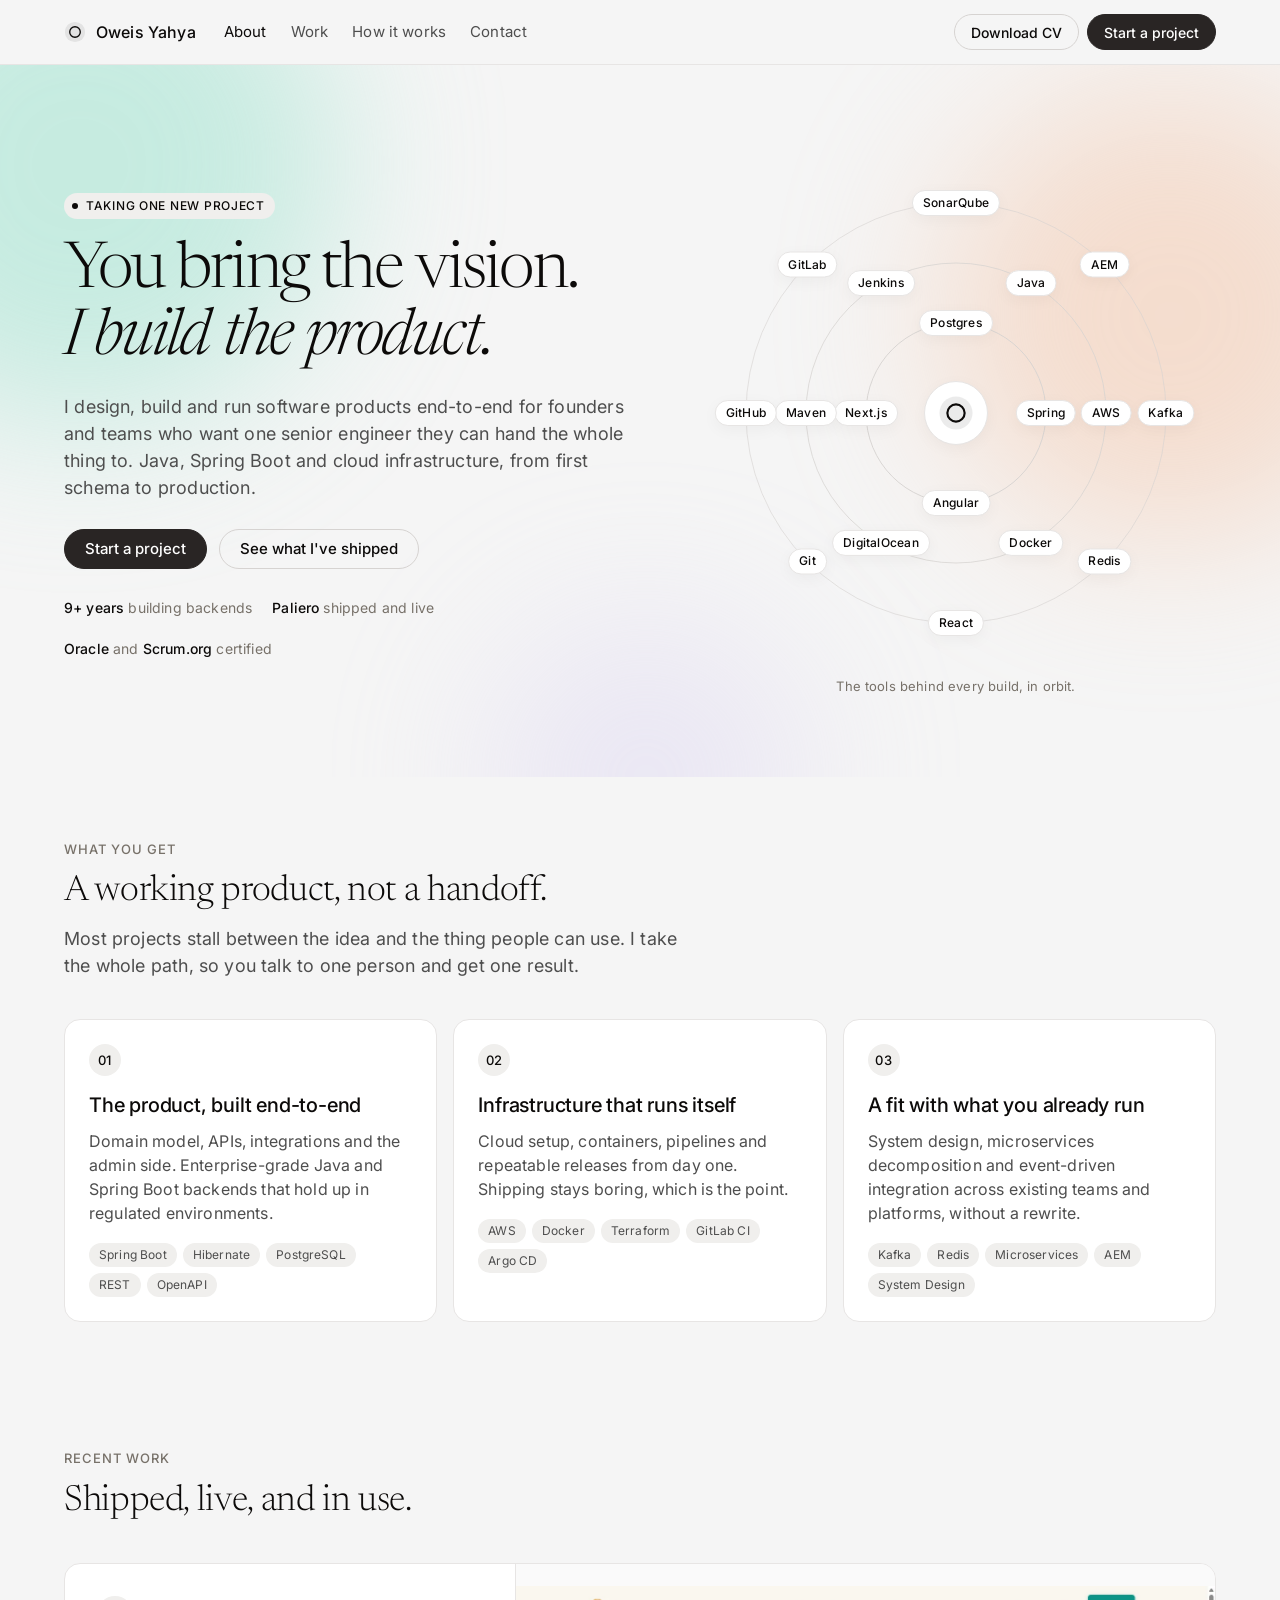
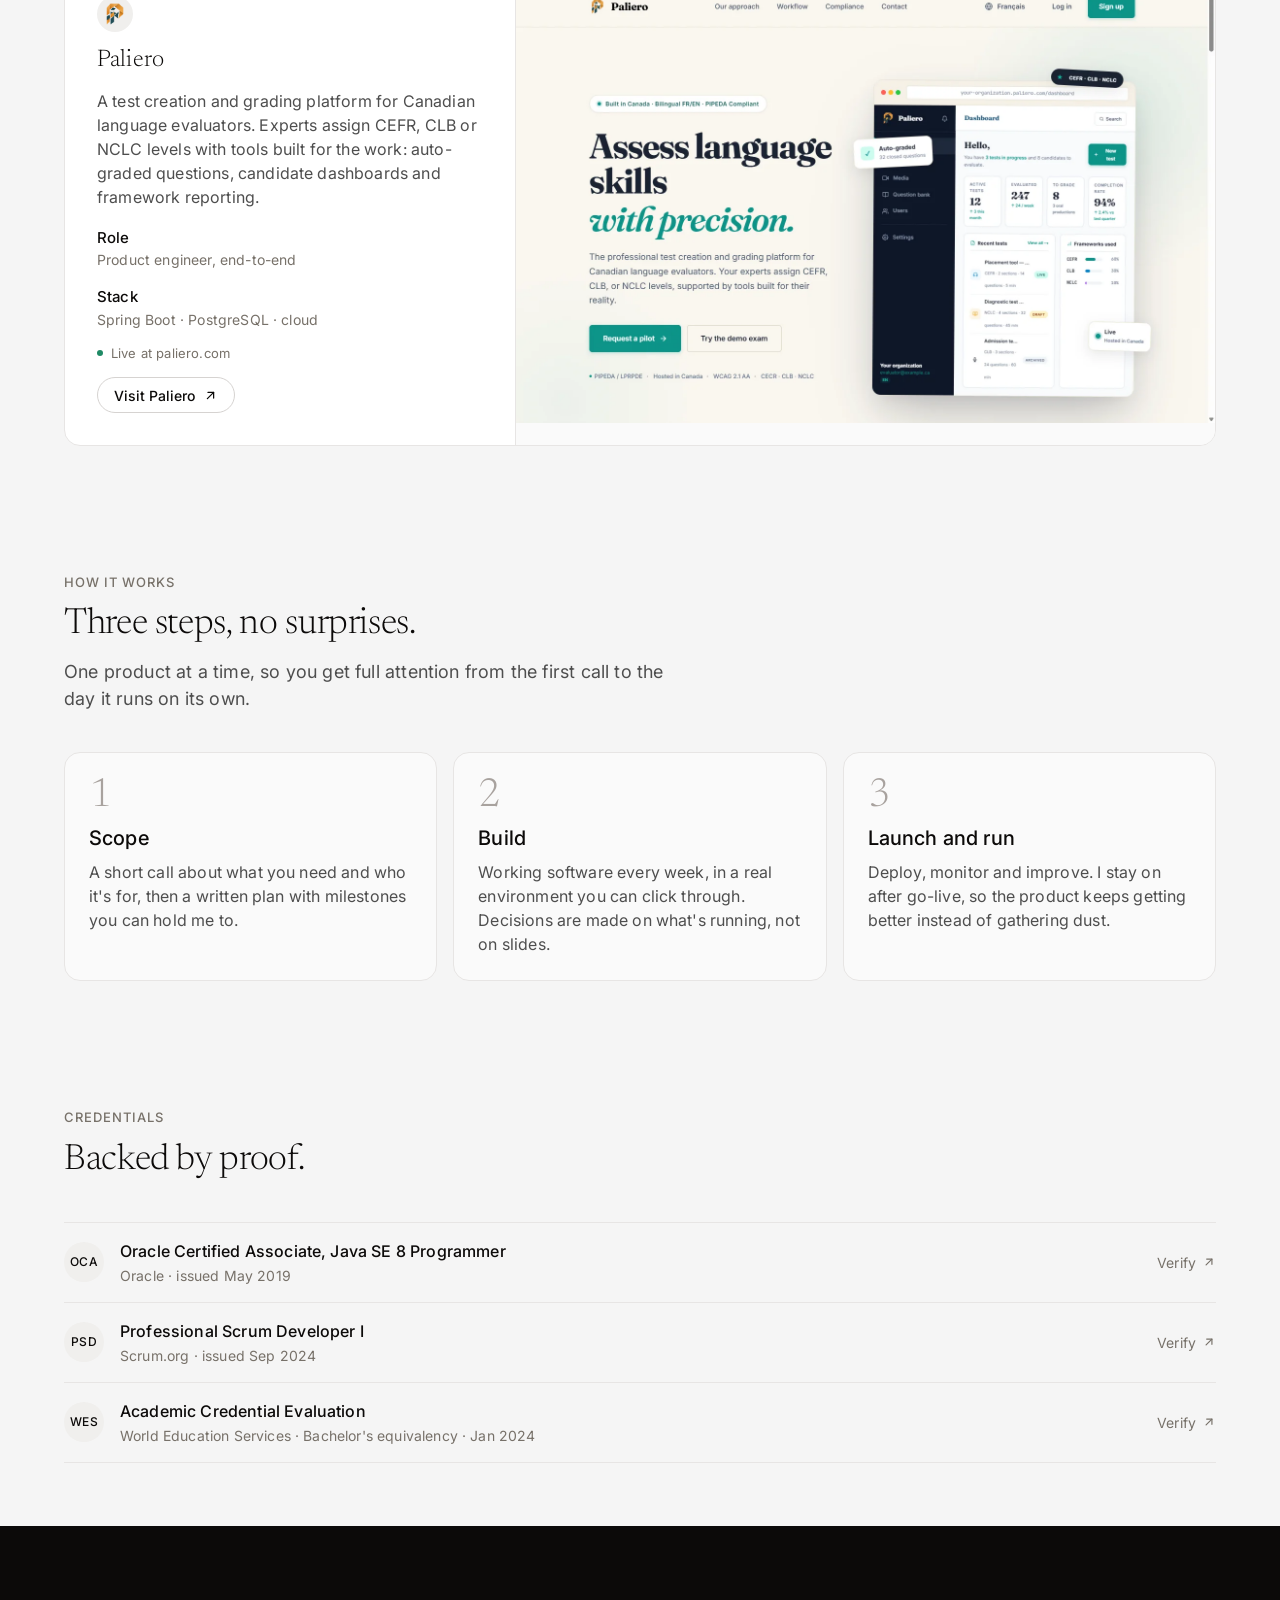
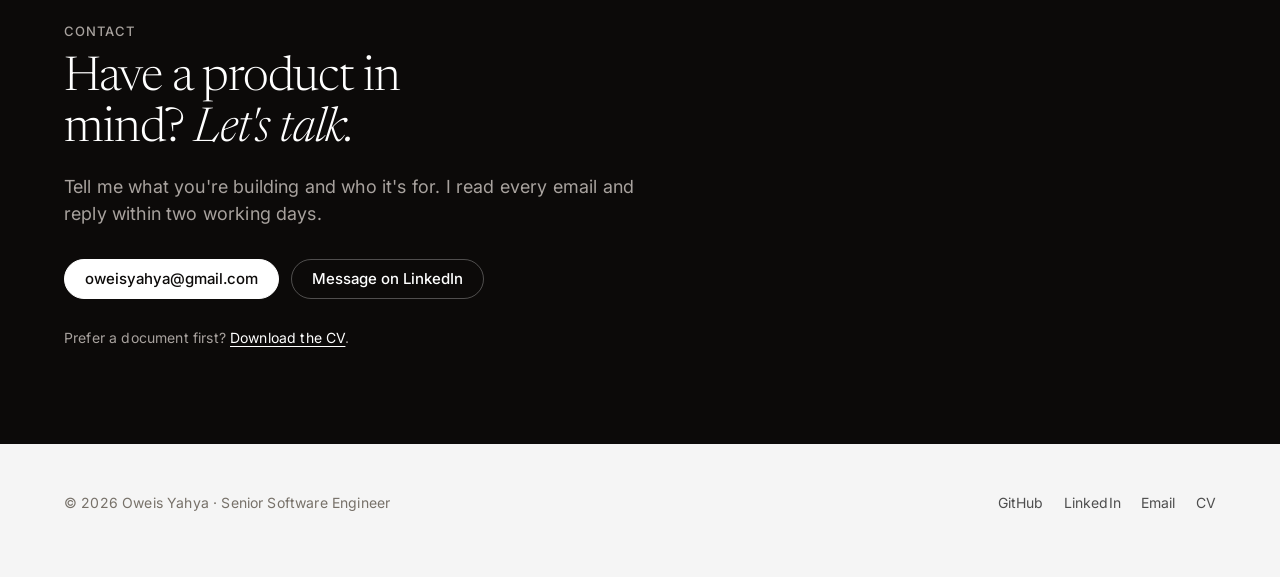
==== index.html @ da63940c "Preview build (redesign/editorial)" ====
<!DOCTYPE html>
<html lang="en">
<head>
<meta charset="utf-8"/>
<meta name="robots" content="noindex,nofollow"/>
<meta content="width=device-width, initial-scale=1.0" name="viewport"/>
<meta name="description" content="Oweis Yahya — Senior Software Engineer. I design, build and run software products end-to-end for founders and teams: Java, Spring Boot, and cloud architecture."/>
<meta name="author" content="Oweis Yahya"/>
<meta name="referrer" content="strict-origin-when-cross-origin"/>
<link rel="canonical" href="https://oweis.me/"/>
<meta property="og:title" content="Oweis Yahya — Senior Software Engineer"/>
<meta property="og:description" content="You bring the vision. I build the product, end-to-end, and stay to run it."/>
<meta property="og:type" content="website"/>
<meta property="og:url" content="https://oweis.me/"/>
<meta property="og:site_name" content="Oweis Yahya"/>
<meta property="og:locale" content="en_US"/>
<meta property="og:image" content="https://oweis.me/assets/images/og-image.jpg"/>
<meta property="og:image:width" content="1200"/>
<meta property="og:image:height" content="630"/>
<meta property="og:image:type" content="image/jpeg"/>
<meta property="og:image:alt" content="Oweis Yahya — Senior Software Engineer portfolio"/>
<meta name="twitter:card" content="summary_large_image"/>
<meta name="twitter:title" content="Oweis Yahya — Senior Software Engineer"/>
<meta name="twitter:description" content="You bring the vision. I build the product, end-to-end, and stay to run it."/>
<meta name="twitter:image" content="https://oweis.me/assets/images/og-image.jpg"/>
<meta name="twitter:image:alt" content="Oweis Yahya — Senior Software Engineer portfolio"/>
<meta name="theme-color" content="#f5f5f5"/>
<link rel="icon" type="image/svg+xml" href="assets/logo/nested-o.svg?v=2"/>
<link rel="icon" type="image/png" sizes="192x192" href="assets/logo/icon-192.png"/>
<link rel="apple-touch-icon" sizes="180x180" href="assets/logo/apple-touch-icon.png"/>
<link rel="manifest" href="manifest.json"/>
<script type="application/ld+json">
{
  "@context": "https://schema.org",
  "@type": "Person",
  "name": "Oweis Yahya",
  "url": "https://oweis.me/",
  "image": "https://oweis.me/assets/images/og-image.jpg",
  "jobTitle": "Senior Software Engineer",
  "description": "Senior Software Engineer specializing in Java, Spring Boot, and cloud architecture. I architect and ship products end-to-end.",
  "knowsAbout": ["Java", "Spring Boot", "AWS", "Docker", "Kubernetes", "Microservices", "System Design", "CI/CD"],
  "sameAs": [
    "https://www.linkedin.com/in/oweisyahya/",
    "https://github.com/oweis"
  ]
}
</script>
<script type="application/ld+json">
{
  "@context": "https://schema.org",
  "@type": "WebSite",
  "name": "Oweis Yahya",
  "url": "https://oweis.me/",
  "image": "https://oweis.me/assets/images/og-image.jpg",
  "publisher": {
    "@type": "Person",
    "name": "Oweis Yahya",
    "logo": {
      "@type": "ImageObject",
      "url": "https://oweis.me/assets/logo/nested-o.svg"
    }
  }
}
</script>
<title>Oweis Yahya — Senior Software Engineer</title>
<link rel="preconnect" href="https://fonts.googleapis.com"/>
<link rel="preconnect" href="https://fonts.gstatic.com" crossorigin="anonymous"/>
<link href="https://fonts.googleapis.com/css2?family=Newsreader:ital,opsz,wght@0,6..72,300;0,6..72,400;1,6..72,300&amp;family=Inter:wght@400;500&amp;display=swap" rel="stylesheet"/>
<link href="assets/css/style.css" rel="stylesheet"/>
</head>
<body>
<a href="#main-content" class="skip">Skip to content</a>

<header class="nav">
  <div class="wrap nav__row">
    <a href="#top" class="brand" aria-label="Oweis Yahya — home">
      <svg class="brand__mark" viewBox="0 0 100 100" aria-hidden="true">
        <circle cx="50" cy="50" r="46" fill="currentColor" opacity=".08"/>
        <circle cx="50" cy="50" r="24" fill="none" stroke="currentColor" stroke-width="6"/>
      </svg>
      <span>Oweis Yahya</span>
    </a>
    <nav class="nav__links" aria-label="Primary">
      <a class="nav-link" href="#about">About</a>
      <a class="nav-link" href="#work">Work</a>
      <a class="nav-link" href="#process">How it works</a>
      <a class="nav-link" href="#contact">Contact</a>
    </nav>
    <div class="nav__actions">
      <a class="btn btn--outline btn--sm" href="assets/Oweis_Yahya_CV.pdf" download="Oweis_Yahya_CV.pdf">Download CV</a>
      <a class="btn btn--sm" href="#contact">Start a project</a>
      <button class="nav__menu" id="menu-toggle" type="button" aria-label="Open menu" aria-expanded="false" aria-controls="drawer">
        <svg id="menu-icon-open" viewBox="0 0 24 24" fill="none" stroke="currentColor" stroke-width="2" stroke-linecap="round" aria-hidden="true"><path d="M4 7h16M4 12h16M4 17h16"/></svg>
        <svg id="menu-icon-close" viewBox="0 0 24 24" fill="none" stroke="currentColor" stroke-width="2" stroke-linecap="round" aria-hidden="true" hidden><path d="M6 6l12 12M18 6L6 18"/></svg>
      </button>
    </div>
  </div>
  <div class="drawer" id="drawer" data-open="false">
    <nav class="wrap" aria-label="Mobile">
      <a href="#about">About</a>
      <a href="#work">Work</a>
      <a href="#process">How it works</a>
      <a href="#contact">Contact</a>
      <a href="assets/Oweis_Yahya_CV.pdf" download="Oweis_Yahya_CV.pdf">Download CV</a>
    </nav>
  </div>
</header>

<main id="main-content" tabindex="-1">

  <!-- Hero -->
  <section class="hero" id="about">
    <div class="hero__orbs" aria-hidden="true"><i class="o1"></i><i class="o2"></i><i class="o3"></i></div>
    <div class="wrap hero__grid">
      <div class="hero__text">
        <span class="hero__badge">Taking one new project</span>
        <h1 class="serif display-mega">You bring the vision. <em>I build the product.</em></h1>
        <p class="lede">I design, build and run software products end-to-end for founders and teams who want one senior engineer they can hand the whole thing to. Java, Spring Boot and cloud infrastructure, from first schema to production.</p>
        <div class="hero__actions">
          <a class="btn" href="#contact">Start a project</a>
          <a class="btn btn--outline" href="#work">See what I've shipped</a>
        </div>
        <div class="hero__proof">
          <span><b><span id="java-yrs">9</span>+ years</b> building backends</span>
          <span><b>Paliero</b> shipped and live</span>
          <span><b>Oracle</b> and <b>Scrum.org</b> certified</span>
        </div>
      </div>

      <figure class="hero__orbit" role="img" aria-label="Oweis Yahya's stack drawn as a solar system: Spring Boot, Angular, Next.js and PostgreSQL on the inner ring; AWS, Docker, DigitalOcean, Maven, Jenkins and Java on the middle ring; Kafka, Redis, React, Git, GitHub, GitLab, SonarQube and AEM on the outer ring.">
        <div class="orbit" id="orbit" aria-hidden="true">
          <svg class="orbit__rings" viewBox="0 0 520 520" aria-hidden="true">
            <circle cx="260" cy="260" r="90"  fill="none" stroke="currentColor" stroke-width="1" opacity=".9"/>
            <circle cx="260" cy="260" r="150" fill="none" stroke="currentColor" stroke-width="1" opacity=".75"/>
            <circle cx="260" cy="260" r="210" fill="none" stroke="currentColor" stroke-width="1" opacity=".6"/>
          </svg>
          <div class="orbit__sun">
            <svg viewBox="0 0 100 100" aria-hidden="true">
              <circle cx="50" cy="50" r="46" fill="currentColor" opacity=".08"/>
              <circle cx="50" cy="50" r="24" fill="none" stroke="currentColor" stroke-width="6"/>
            </svg>
          </div>
          <div class="orbit__host" id="orbit-host"></div>
        </div>
        <figcaption class="orbit__caption" aria-hidden="true">The tools behind every build, in orbit.</figcaption>
      </figure>
    </div>
  </section>

  <!-- What you get -->
  <section class="band band--tight" id="outcomes">
    <div class="wrap">
      <header class="band__head">
        <p class="eyebrow">What you get</p>
        <h2 class="serif display-lg">A working product, not a handoff.</h2>
        <p class="lede">Most projects stall between the idea and the thing people can use. I take the whole path, so you talk to one person and get one result.</p>
      </header>
      <div class="cards">
        <article class="card">
          <span class="card__icon" aria-hidden="true">01</span>
          <h3 class="title-md">The product, built end-to-end</h3>
          <p class="body-md">Domain model, APIs, integrations and the admin side. Enterprise-grade Java and Spring Boot backends that hold up in regulated environments.</p>
          <ul class="card__tools" aria-label="Tools"><li>Spring Boot</li><li>Hibernate</li><li>PostgreSQL</li><li>REST</li><li>OpenAPI</li></ul>
        </article>
        <article class="card">
          <span class="card__icon" aria-hidden="true">02</span>
          <h3 class="title-md">Infrastructure that runs itself</h3>
          <p class="body-md">Cloud setup, containers, pipelines and repeatable releases from day one. Shipping stays boring, which is the point.</p>
          <ul class="card__tools" aria-label="Tools"><li>AWS</li><li>Docker</li><li>Terraform</li><li>GitLab CI</li><li>Argo CD</li></ul>
        </article>
        <article class="card">
          <span class="card__icon" aria-hidden="true">03</span>
          <h3 class="title-md">A fit with what you already run</h3>
          <p class="body-md">System design, microservices decomposition and event-driven integration across existing teams and platforms, without a rewrite.</p>
          <ul class="card__tools" aria-label="Tools"><li>Kafka</li><li>Redis</li><li>Microservices</li><li>AEM</li><li>System Design</li></ul>
        </article>
      </div>
    </div>
  </section>

  <!-- Work -->
  <section class="band band--tight" id="work">
    <div class="wrap">
      <header class="band__head">
        <p class="eyebrow">Recent work</p>
        <h2 class="serif display-lg">Shipped, live, and in use.</h2>
      </header>
      <article class="work">
        <div class="work__body">
          <span class="work__logo"><img src="assets/images/paliero-logo.webp" alt="" width="24" height="24"/></span>
          <h3 class="serif display-sm">Paliero</h3>
          <p class="body-md">A test creation and grading platform for Canadian language evaluators. Experts assign CEFR, CLB or NCLC levels with tools built for the work: auto-graded questions, candidate dashboards and framework reporting.</p>
          <div class="work__facts">
            <span><b>Role</b>Product engineer, end-to-end</span>
            <span><b>Stack</b>Spring Boot · PostgreSQL · cloud</span>
          </div>
          <span class="work__live">Live at paliero.com</span>
          <div>
            <a class="btn btn--outline btn--sm" href="https://paliero.com" target="_blank" rel="noopener noreferrer">
              Visit Paliero
              <svg viewBox="0 0 24 24" fill="none" stroke="currentColor" stroke-width="2" stroke-linecap="round" stroke-linejoin="round" aria-hidden="true"><path d="M7 17 17 7"/><path d="M8 7h9v9"/></svg>
            </a>
          </div>
        </div>
        <a class="work__shot" href="https://paliero.com" target="_blank" rel="noopener noreferrer" tabindex="-1" aria-hidden="true">
          <img alt="" src="assets/images/paliero-screenshot.webp" loading="lazy" width="1440" height="900"/>
        </a>
      </article>
    </div>
  </section>

  <!-- How it works -->
  <section class="band band--tight" id="process">
    <div class="wrap">
      <header class="band__head">
        <p class="eyebrow">How it works</p>
        <h2 class="serif display-lg">Three steps, no surprises.</h2>
        <p class="lede">One product at a time, so you get full attention from the first call to the day it runs on its own.</p>
      </header>
      <ol class="steps">
        <li class="step">
          <span class="step__num serif" aria-hidden="true">1</span>
          <h3 class="title-md">Scope</h3>
          <p class="body-md">A short call about what you need and who it's for, then a written plan with milestones you can hold me to.</p>
        </li>
        <li class="step">
          <span class="step__num serif" aria-hidden="true">2</span>
          <h3 class="title-md">Build</h3>
          <p class="body-md">Working software every week, in a real environment you can click through. Decisions are made on what's running, not on slides.</p>
        </li>
        <li class="step">
          <span class="step__num serif" aria-hidden="true">3</span>
          <h3 class="title-md">Launch and run</h3>
          <p class="body-md">Deploy, monitor and improve. I stay on after go-live, so the product keeps getting better instead of gathering dust.</p>
        </li>
      </ol>
    </div>
  </section>

  <!-- Credentials -->
  <section class="band band--tight" id="credentials">
    <div class="wrap">
      <header class="band__head">
        <p class="eyebrow">Credentials</p>
        <h2 class="serif display-lg">Backed by proof.</h2>
      </header>
      <ul class="creds">
        <li>
          <a class="cred" href="https://www.credly.com/badges/42d89696-7fa7-4e7c-8723-32e058e02386" target="_blank" rel="noopener noreferrer">
            <span class="cred__icon" aria-hidden="true">OCA</span>
            <span><span class="cred__title">Oracle Certified Associate, Java SE 8 Programmer</span><span class="cred__meta">Oracle · issued May 2019</span></span>
            <span class="cred__verify">Verify <svg viewBox="0 0 24 24" fill="none" stroke="currentColor" stroke-width="2" stroke-linecap="round" stroke-linejoin="round" aria-hidden="true"><path d="M7 17 17 7"/><path d="M8 7h9v9"/></svg></span>
          </a>
        </li>
        <li>
          <a class="cred" href="https://www.credly.com/badges/cdc9ebbf-1b23-4b48-9339-f6e008cdb6f6" target="_blank" rel="noopener noreferrer">
            <span class="cred__icon" aria-hidden="true">PSD</span>
            <span><span class="cred__title">Professional Scrum Developer I</span><span class="cred__meta">Scrum.org · issued Sep 2024</span></span>
            <span class="cred__verify">Verify <svg viewBox="0 0 24 24" fill="none" stroke="currentColor" stroke-width="2" stroke-linecap="round" stroke-linejoin="round" aria-hidden="true"><path d="M7 17 17 7"/><path d="M8 7h9v9"/></svg></span>
          </a>
        </li>
        <li>
          <a class="cred" href="https://www.credly.com/badges/ced4ece6-59a4-46b6-9def-6f5f519db3c7" target="_blank" rel="noopener noreferrer">
            <span class="cred__icon" aria-hidden="true">WES</span>
            <span><span class="cred__title">Academic Credential Evaluation</span><span class="cred__meta">World Education Services · Bachelor's equivalency · Jan 2024</span></span>
            <span class="cred__verify">Verify <svg viewBox="0 0 24 24" fill="none" stroke="currentColor" stroke-width="2" stroke-linecap="round" stroke-linejoin="round" aria-hidden="true"><path d="M7 17 17 7"/><path d="M8 7h9v9"/></svg></span>
          </a>
        </li>
      </ul>
    </div>
  </section>

  <!-- Contact: the page's single dark band -->
  <section class="cta" id="contact">
    <div class="wrap">
      <p class="eyebrow">Contact</p>
      <h2 class="serif display-xl">Have a product in mind? <em>Let's talk.</em></h2>
      <p class="lede">Tell me what you're building and who it's for. I read every email and reply within two working days.</p>
      <div class="cta__actions">
        <a class="btn btn--light" href="mailto:oweisyahya@gmail.com">oweisyahya@gmail.com</a>
        <a class="btn btn--outline" href="https://www.linkedin.com/in/oweisyahya/" target="_blank" rel="noopener noreferrer">Message on LinkedIn</a>
      </div>
      <p class="cta__note">Prefer a document first? <a href="assets/Oweis_Yahya_CV.pdf" download="Oweis_Yahya_CV.pdf">Download the CV</a>.</p>
    </div>
  </section>

</main>

<footer class="footer">
  <div class="wrap footer__row">
    <span class="footer__copy">© <span id="copyright-year">2026</span> Oweis Yahya · Senior Software Engineer</span>
    <nav class="footer__links" aria-label="Footer">
      <a href="https://github.com/oweis" target="_blank" rel="noopener noreferrer">GitHub</a>
      <a href="https://www.linkedin.com/in/oweisyahya/" target="_blank" rel="noopener noreferrer">LinkedIn</a>
      <a href="mailto:oweisyahya@gmail.com">Email</a>
      <a href="assets/Oweis_Yahya_CV.pdf" download="Oweis_Yahya_CV.pdf">CV</a>
    </nav>
  </div>
</footer>

<script>
(function(){
  // Mobile drawer
  var toggle = document.getElementById('menu-toggle');
  var drawer = document.getElementById('drawer');
  var iconOpen = document.getElementById('menu-icon-open');
  var iconClose = document.getElementById('menu-icon-close');
  function setOpen(open){
    drawer.setAttribute('data-open', String(open));
    iconOpen.hidden = open;
    iconClose.hidden = !open;
    toggle.setAttribute('aria-expanded', String(open));
    toggle.setAttribute('aria-label', open ? 'Close menu' : 'Open menu');
  }
  toggle.addEventListener('click', function(){ setOpen(drawer.getAttribute('data-open') !== 'true'); });
  drawer.querySelectorAll('a').forEach(function(a){ a.addEventListener('click', function(){ setOpen(false); }); });
  document.addEventListener('keydown', function(e){
    if(e.key === 'Escape' && drawer.getAttribute('data-open') === 'true'){ setOpen(false); toggle.focus(); }
  });

  // Years of Java, counted from Feb 2017
  var years = Math.floor((Date.now() - new Date(2017, 1, 1)) / (365.25 * 24 * 3600 * 1000));
  var yrs = document.getElementById('java-yrs'); if(yrs) yrs.textContent = years;
  var y = document.getElementById('copyright-year'); if(y) y.textContent = new Date().getFullYear();

  // Stack in orbit: three rings of pill chips beside the hero
  var orbit = document.getElementById('orbit');
  var host = document.getElementById('orbit-host');
  var rings = [
    { radius: 90,  dur: 36, reverse: false, tools: ['Spring', 'Angular', 'Next.js', 'Postgres'] },
    { radius: 150, dur: 54, reverse: true,  tools: ['AWS', 'Docker', 'DigitalOcean', 'Maven', 'Jenkins', 'Java'] },
    { radius: 210, dur: 78, reverse: false, tools: ['Kafka', 'Redis', 'React', 'Git', 'GitHub', 'GitLab', 'SonarQube', 'AEM'] }
  ];
  if(orbit && host){
    rings.forEach(function(r){
      var ring = document.createElement('div');
      ring.className = 'ring' + (r.reverse ? ' ring--rev' : '');
      ring.style.setProperty('--dur', r.dur + 's');
      r.tools.forEach(function(name, i){
        var moon = document.createElement('div');
        moon.className = 'moon';
        moon.dataset.angle = (360 / r.tools.length) * i;
        moon.dataset.radius = r.radius;
        var chip = document.createElement('span');
        chip.className = 'moon__chip';
        chip.textContent = name;
        moon.appendChild(chip);
        ring.appendChild(moon);
      });
      host.appendChild(ring);
    });
    function place(){
      var w = orbit.getBoundingClientRect().width;
      var f = w / 520;
      host.querySelectorAll('.moon').forEach(function(m){
        var r = Number(m.dataset.radius) * f, a = Number(m.dataset.angle);
        m.style.transform = 'rotate(' + a + 'deg) translate(' + r.toFixed(1) + 'px) rotate(' + (-a) + 'deg)';
      });
    }
    place();
    window.addEventListener('resize', place);
    if('IntersectionObserver' in window){
      new IntersectionObserver(function(entries){
        entries.forEach(function(en){ orbit.classList.toggle('is-paused', !en.isIntersecting); });
      }, { threshold: 0 }).observe(orbit);
    }
  }

  // Nav scroll-spy
  var ids = ['about','work','process','contact'];
  var links = document.querySelectorAll('.nav-link');
  if('IntersectionObserver' in window){
    var visible = new Map();
    var spy = new IntersectionObserver(function(entries){
      entries.forEach(function(en){ visible.set(en.target.id, en.isIntersecting ? en.intersectionRatio : 0); });
      var best = null, bestR = 0;
      visible.forEach(function(r, id){ if(r > bestR){ bestR = r; best = id; } });
      if(best){ links.forEach(function(l){ l.classList.toggle('is-active', l.getAttribute('href') === '#' + best); }); }
    }, { rootMargin: '-40% 0px -50% 0px', threshold: [0, .25, .5, 1] });
    ids.forEach(function(id){ var el = document.getElementById(id); if(el) spy.observe(el); });
  }
})();
</script>
</body>
</html>
---- assets/css/style.css ----
/* oweis.me — stylesheet
   Design language: DESIGN.md (ElevenLabs-inspired editorial). Off-white canvas,
   a light serif for display type, a humanist sans for everything else, ink
   pills for actions, hairline cards, and pastel atmosphere reserved for the hero. */

:root{
  --canvas:#f5f5f5;
  --canvas-soft:#fafafa;
  --card:#ffffff;
  --strong:#f0efed;
  --dark:#0c0a09;
  --dark-2:#1c1917;

  --ink:#0c0a09;
  --pill:#292524;
  --pill-active:#0c0a09;
  --body:#4e4e4e;
  --mute:#777169;
  --mute-soft:#a8a29e;
  --on-dark:#ffffff;
  --on-dark-soft:#a8a29e;

  --hair:#e7e5e4;
  --hair-soft:#f0efed;
  --hair-strong:#d6d3d1;
  --drop:0 4px 16px rgba(0,0,0,.04);

  --orb-mint:#a7e5d3;
  --orb-peach:#f4c5a8;
  --orb-lavender:#d6cdf2;
  --orb-sky:#bfdcf5;

  --r-xs:4px; --r-sm:6px; --r-md:8px; --r-lg:12px; --r-xl:16px; --r-xxl:24px; --pill-r:9999px;
  --section:96px;
  --max:1200px;

  --serif:"Newsreader","Waldenburg","Times New Roman",Times,serif;
  --sans:"Inter",system-ui,-apple-system,"Segoe UI",Roboto,sans-serif;
  color-scheme:light;
}

*,*::before,*::after{box-sizing:border-box}
html{-webkit-text-size-adjust:100%;text-size-adjust:100%}
@media (prefers-reduced-motion:no-preference){html{scroll-behavior:smooth}}
body{
  margin:0;background:var(--canvas);color:var(--ink);
  font-family:var(--sans);font-size:16px;line-height:1.5;letter-spacing:.16px;
  -webkit-font-smoothing:antialiased;
}
h1,h2,h3,p,ul,ol,figure{margin:0}
ul,ol{padding:0;list-style:none}
img,svg{display:block;max-width:100%}
img{height:auto}
a{color:inherit;text-decoration:none}
button{font:inherit;color:inherit;background:none;border:0;padding:0;cursor:pointer}
strong,b{font-weight:500}
::selection{background:var(--ink);color:var(--on-dark)}
:focus-visible{outline:2px solid var(--ink);outline-offset:3px;border-radius:var(--r-md)}

.sr-only{position:absolute;width:1px;height:1px;padding:0;margin:-1px;overflow:hidden;clip:rect(0,0,0,0);white-space:nowrap;border:0}
.skip{position:absolute;left:16px;top:-100px;z-index:100;background:var(--pill);color:var(--on-dark);padding:10px 20px;border-radius:var(--pill-r)}
.skip:focus{top:12px}

/* ── layout ───────────────────────────────────────────────── */
.wrap{max-width:var(--max);margin-inline:auto;padding-inline:24px}
.band{padding-block:var(--section)}
.band--tight{padding-block:calc(var(--section) * .66)}
.band__head{max-width:62ch;margin-bottom:40px}
.eyebrow{font-size:13px;font-weight:500;letter-spacing:.08em;text-transform:uppercase;color:var(--mute);margin-bottom:12px}
.band__head .display-lg{margin-bottom:12px}
.band__head .lede{color:var(--body);font-size:18px;letter-spacing:.18px}

/* ── type roles ───────────────────────────────────────────── */
.serif{font-family:var(--serif);font-weight:300;font-optical-sizing:auto}
.display-mega{font-size:clamp(40px,5.2vw,64px);line-height:1.05;letter-spacing:-.03em;text-wrap:balance}
.display-xl{font-size:clamp(34px,4vw,48px);line-height:1.08;letter-spacing:-.02em;text-wrap:balance}
.display-lg{font-size:clamp(30px,3.2vw,36px);line-height:1.17;letter-spacing:-.01em;text-wrap:balance}
.display-sm{font-size:24px;line-height:1.2}
.title-md{font-size:20px;font-weight:500;line-height:1.35}
.title-sm{font-size:18px;font-weight:500;line-height:1.44;letter-spacing:.18px}
.body-md{font-size:16px;line-height:1.5;color:var(--body);letter-spacing:.16px}
.body-sm{font-size:14px;line-height:1.5;color:var(--mute);letter-spacing:.14px}
.serif em{font-style:italic;font-weight:300}

/* ── buttons ──────────────────────────────────────────────── */
.btn{
  display:inline-flex;align-items:center;justify-content:center;gap:8px;
  height:40px;padding:0 20px;border-radius:var(--pill-r);
  font-size:15px;font-weight:500;letter-spacing:0;white-space:nowrap;
  background:var(--pill);color:var(--on-dark);border:1px solid var(--pill);
  transition:background-color .18s ease,border-color .18s ease,color .18s ease;
}
.btn:hover{background:var(--pill-active);border-color:var(--pill-active)}
.btn--outline{background:transparent;color:var(--ink);border-color:var(--hair-strong)}
.btn--outline:hover{background:var(--card);border-color:var(--ink)}
.btn--light{background:var(--on-dark);color:var(--ink);border-color:var(--on-dark)}
.btn--light:hover{background:var(--strong);border-color:var(--strong)}
.btn--sm{height:36px;padding:0 16px;font-size:14px}
.btn svg{width:15px;height:15px;flex-shrink:0}

/* ── nav ──────────────────────────────────────────────────── */
.nav{position:sticky;top:0;z-index:50;background:rgba(245,245,245,.92);-webkit-backdrop-filter:blur(8px);backdrop-filter:blur(8px);border-bottom:1px solid var(--hair)}
.nav__row{display:flex;align-items:center;gap:28px;height:64px}
.brand{display:inline-flex;align-items:center;gap:10px;font-weight:500;white-space:nowrap}
.brand__mark{width:22px;height:22px;color:var(--ink)}
.nav__links{display:flex;gap:24px;font-size:15px;color:var(--body)}
.nav__links a{padding-block:8px}
.nav__links a:hover,.nav__links a.is-active{color:var(--ink)}
.nav__actions{display:flex;align-items:center;gap:8px;margin-left:auto}
.nav__menu{display:none;width:44px;height:44px;align-items:center;justify-content:center;border:1px solid var(--hair-strong);border-radius:var(--pill-r)}
.nav__menu svg{width:18px;height:18px}
.drawer{display:none;background:var(--canvas);border-bottom:1px solid var(--hair)}
.drawer[data-open="true"]{display:block}
.drawer nav{display:flex;flex-direction:column;padding-block:8px}
.drawer a{padding:12px 0;border-top:1px solid var(--hair);font-weight:500}
.drawer a:first-child{border-top:0}
@media (max-width:820px){
  .nav__links{display:none}
  .nav__actions .btn--outline{display:none}
  .nav__menu{display:inline-flex}
}

/* ── hero ─────────────────────────────────────────────────── */
.hero{position:relative;overflow:hidden;padding-block:72px 64px}
.hero__orbs{position:absolute;inset:0;pointer-events:none;z-index:0}
.hero__orbs i{position:absolute;border-radius:50%;filter:blur(80px);opacity:.6}
.hero__orbs .o1{width:520px;height:520px;background:var(--orb-mint);left:-180px;top:-160px}
.hero__orbs .o2{width:460px;height:460px;background:var(--orb-peach);right:-120px;top:20px;opacity:.5}
.hero__orbs .o3{width:320px;height:320px;background:var(--orb-lavender);left:38%;bottom:-160px;opacity:.35}
.hero__grid{position:relative;z-index:1;display:grid;grid-template-columns:minmax(0,1fr);gap:40px;align-items:center}
.hero__text{max-width:60ch}
.hero__badge{display:inline-flex;align-items:center;gap:8px;background:var(--strong);color:var(--ink);font-size:12px;font-weight:500;letter-spacing:.06em;text-transform:uppercase;padding:4px 10px 4px 8px;border-radius:var(--pill-r);margin-bottom:20px}
.hero__badge::before{content:"";width:6px;height:6px;border-radius:50%;background:var(--ink)}
.hero .display-mega{margin-bottom:20px}
.hero .lede{font-size:18px;color:var(--body);max-width:52ch;margin-bottom:28px;letter-spacing:.18px}
.hero__actions{display:flex;gap:12px;flex-wrap:wrap}
.hero__proof{margin-top:28px;display:flex;gap:20px;flex-wrap:wrap;font-size:14px;color:var(--mute)}
.hero__proof b{color:var(--ink);font-weight:500}
@media (min-width:1024px){
  .hero{padding-block:88px 80px}
  .hero__grid{grid-template-columns:minmax(0,1.1fr) minmax(0,1fr);gap:56px}
}

/* ── stack in orbit (beside the hero text) ────────────────── */
.hero__orbit{margin:0;justify-self:center;width:min(100%,400px)}
@media (min-width:1024px){.hero__orbit{justify-self:end;width:min(100%,520px)}}
.orbit{position:relative;aspect-ratio:1;width:100%;overflow:hidden;color:var(--hair-strong)}
.orbit__rings{position:absolute;inset:0;width:100%;height:100%}
.orbit__sun{position:absolute;top:50%;left:50%;width:64px;height:64px;transform:translate(-50%,-50%);color:var(--ink);z-index:2;background:var(--card);border-radius:50%;border:1px solid var(--hair);box-shadow:var(--drop);display:flex;align-items:center;justify-content:center}
.orbit__sun svg{width:36px;height:36px}
.orbit__host{position:absolute;inset:0}
.ring{position:absolute;inset:0;animation:orbit-spin var(--dur) linear infinite}
.ring--rev{animation-direction:reverse}
@keyframes orbit-spin{to{transform:rotate(360deg)}}
.moon{position:absolute;top:50%;left:50%;width:0;height:0}
.moon__chip{
  position:absolute;left:0;top:0;transform:translate(-50%,-50%);
  background:var(--card);color:var(--ink);border:1px solid var(--hair);
  border-radius:var(--pill-r);padding:3px 10px;font-size:12px;font-weight:500;letter-spacing:.02em;
  white-space:nowrap;box-shadow:var(--drop);
  animation:orbit-counter var(--dur) linear infinite;
}
.ring--rev .moon__chip{animation-name:orbit-counter-rev}
@keyframes orbit-counter{from{transform:translate(-50%,-50%) rotate(0)}to{transform:translate(-50%,-50%) rotate(-360deg)}}
@keyframes orbit-counter-rev{from{transform:translate(-50%,-50%) rotate(0)}to{transform:translate(-50%,-50%) rotate(360deg)}}
.orbit.is-paused .ring,.orbit.is-paused .moon__chip{animation-play-state:paused}
.orbit__caption{margin-top:4px;text-align:center;font-size:13px;color:var(--mute)}
@media (max-width:640px){
  .moon__chip{font-size:10px;padding:2px 7px}
  .orbit__sun{width:48px;height:48px}
  .orbit__sun svg{width:28px;height:28px}
}

/* ── feature cards (3-up) ─────────────────────────────────── */
.cards{display:grid;grid-template-columns:repeat(3,minmax(0,1fr));gap:16px}
.card{background:var(--card);border:1px solid var(--hair);border-radius:var(--r-xl);padding:24px;display:grid;gap:10px;align-content:start;transition:box-shadow .2s ease}
.card:hover{box-shadow:var(--drop)}
.card__icon{width:32px;height:32px;border-radius:50%;background:var(--strong);display:flex;align-items:center;justify-content:center;font-size:13px;font-weight:500;margin-bottom:6px}
.card .title-md{letter-spacing:-.01em}
.card .body-md{max-width:40ch}
.card__tools{display:flex;flex-wrap:wrap;gap:6px;margin-top:8px}
.card__tools li{background:var(--strong);color:var(--body);font-size:12px;padding:3px 10px;border-radius:var(--pill-r)}
@media (max-width:900px){.cards{grid-template-columns:1fr}}

/* ── work ─────────────────────────────────────────────────── */
.work{background:var(--card);border:1px solid var(--hair);border-radius:var(--r-xl);overflow:hidden;display:grid;grid-template-columns:minmax(0,1fr)}
.work__body{padding:32px;display:grid;gap:14px;align-content:center}
.work__logo{width:36px;height:36px;border-radius:50%;background:var(--strong);display:flex;align-items:center;justify-content:center;overflow:hidden}
.work__logo img{width:24px;height:24px}
.work__live{display:inline-flex;align-items:center;gap:8px;font-size:13px;color:var(--mute)}
.work__live::before{content:"";width:6px;height:6px;border-radius:50%;background:#1f8a65}
.work__shot{background:var(--canvas-soft);border-top:1px solid var(--hair)}
.work__shot img{width:100%}
.work__facts{display:flex;flex-wrap:wrap;gap:16px 28px;font-size:14px;color:var(--mute);margin-top:4px}
.work__facts b{display:block;color:var(--ink);font-weight:500;font-size:15px}
@media (min-width:1024px){
  .work{grid-template-columns:minmax(0,.9fr) minmax(0,1.4fr)}
  .work__shot{border-top:0;border-left:1px solid var(--hair);display:flex;align-items:center}
}

/* ── process ──────────────────────────────────────────────── */
.steps{display:grid;grid-template-columns:repeat(3,minmax(0,1fr));gap:16px}
.step{background:var(--canvas-soft);border:1px solid var(--hair);border-radius:var(--r-xl);padding:24px;display:grid;gap:8px;align-content:start}
.step__num{font-family:var(--serif);font-weight:300;font-size:40px;line-height:1;color:var(--mute-soft);letter-spacing:-.02em}
.step .body-md{max-width:38ch}
@media (max-width:900px){.steps{grid-template-columns:1fr}}

/* ── credentials rows ─────────────────────────────────────── */
.creds{border-top:1px solid var(--hair)}
.cred{display:grid;grid-template-columns:40px minmax(0,1fr) auto;gap:16px;align-items:center;padding:16px 0;border-bottom:1px solid var(--hair);color:inherit}
.cred:hover .cred__verify{color:var(--ink)}
.cred__icon{width:40px;height:40px;border-radius:50%;background:var(--strong);display:flex;align-items:center;justify-content:center;font-size:12px;font-weight:500;letter-spacing:.02em}
.cred__title{font-weight:500;display:block}
.cred__meta{font-size:14px;color:var(--mute);margin-top:2px;display:block}
.cred__verify{font-size:14px;color:var(--mute);white-space:nowrap;display:inline-flex;align-items:center;gap:6px}
.cred__verify svg{width:14px;height:14px}
@media (max-width:640px){.cred{grid-template-columns:40px minmax(0,1fr)}.cred__verify{grid-column:2}}

/* ── closing dark band ────────────────────────────────────── */
.cta{background:var(--dark);color:var(--on-dark);padding-block:var(--section)}
.cta .eyebrow{color:var(--on-dark-soft)}
.cta .display-xl{max-width:20ch;margin-bottom:16px}
.cta .lede{color:var(--on-dark-soft);max-width:52ch;margin-bottom:32px;font-size:18px}
.cta__actions{display:flex;gap:12px;flex-wrap:wrap;align-items:center}
.cta .btn--outline{color:var(--on-dark);border-color:rgba(255,255,255,.28)}
.cta .btn--outline:hover{background:var(--dark-2);border-color:var(--on-dark)}
.cta__note{margin-top:28px;font-size:14px;color:var(--on-dark-soft)}
.cta__note a{color:var(--on-dark);text-decoration:underline;text-underline-offset:.2em}

/* ── footer ───────────────────────────────────────────────── */
.footer{padding:48px 0 64px;font-size:14px;color:var(--body)}
.footer__row{display:flex;justify-content:space-between;gap:24px;flex-wrap:wrap;align-items:center}
.footer__links{display:flex;gap:20px;flex-wrap:wrap}
.footer__links a:hover{color:var(--ink);text-decoration:underline;text-underline-offset:.2em}
.footer__copy{color:var(--mute)}

@media (prefers-reduced-motion:reduce){
  *,*::before,*::after{animation-duration:.01ms!important;animation-iteration-count:1!important;transition-duration:.01ms!important}
}
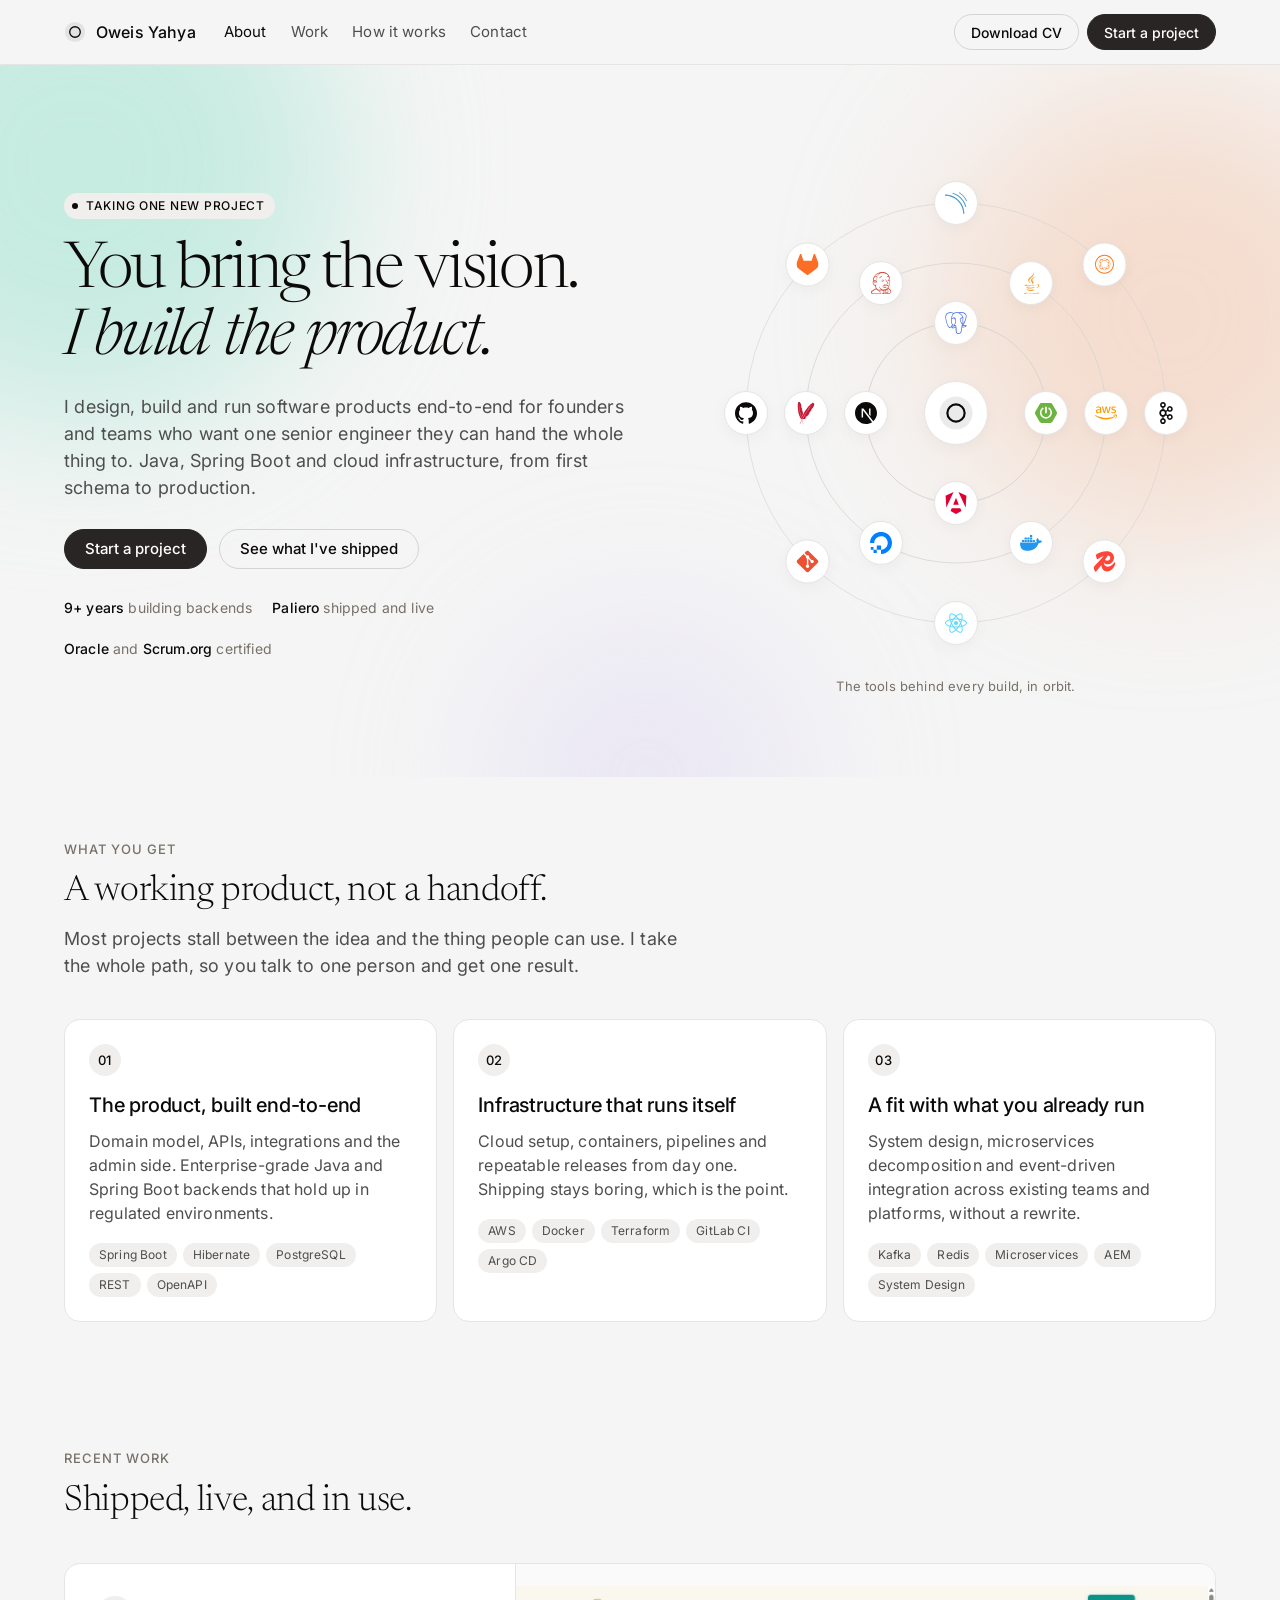
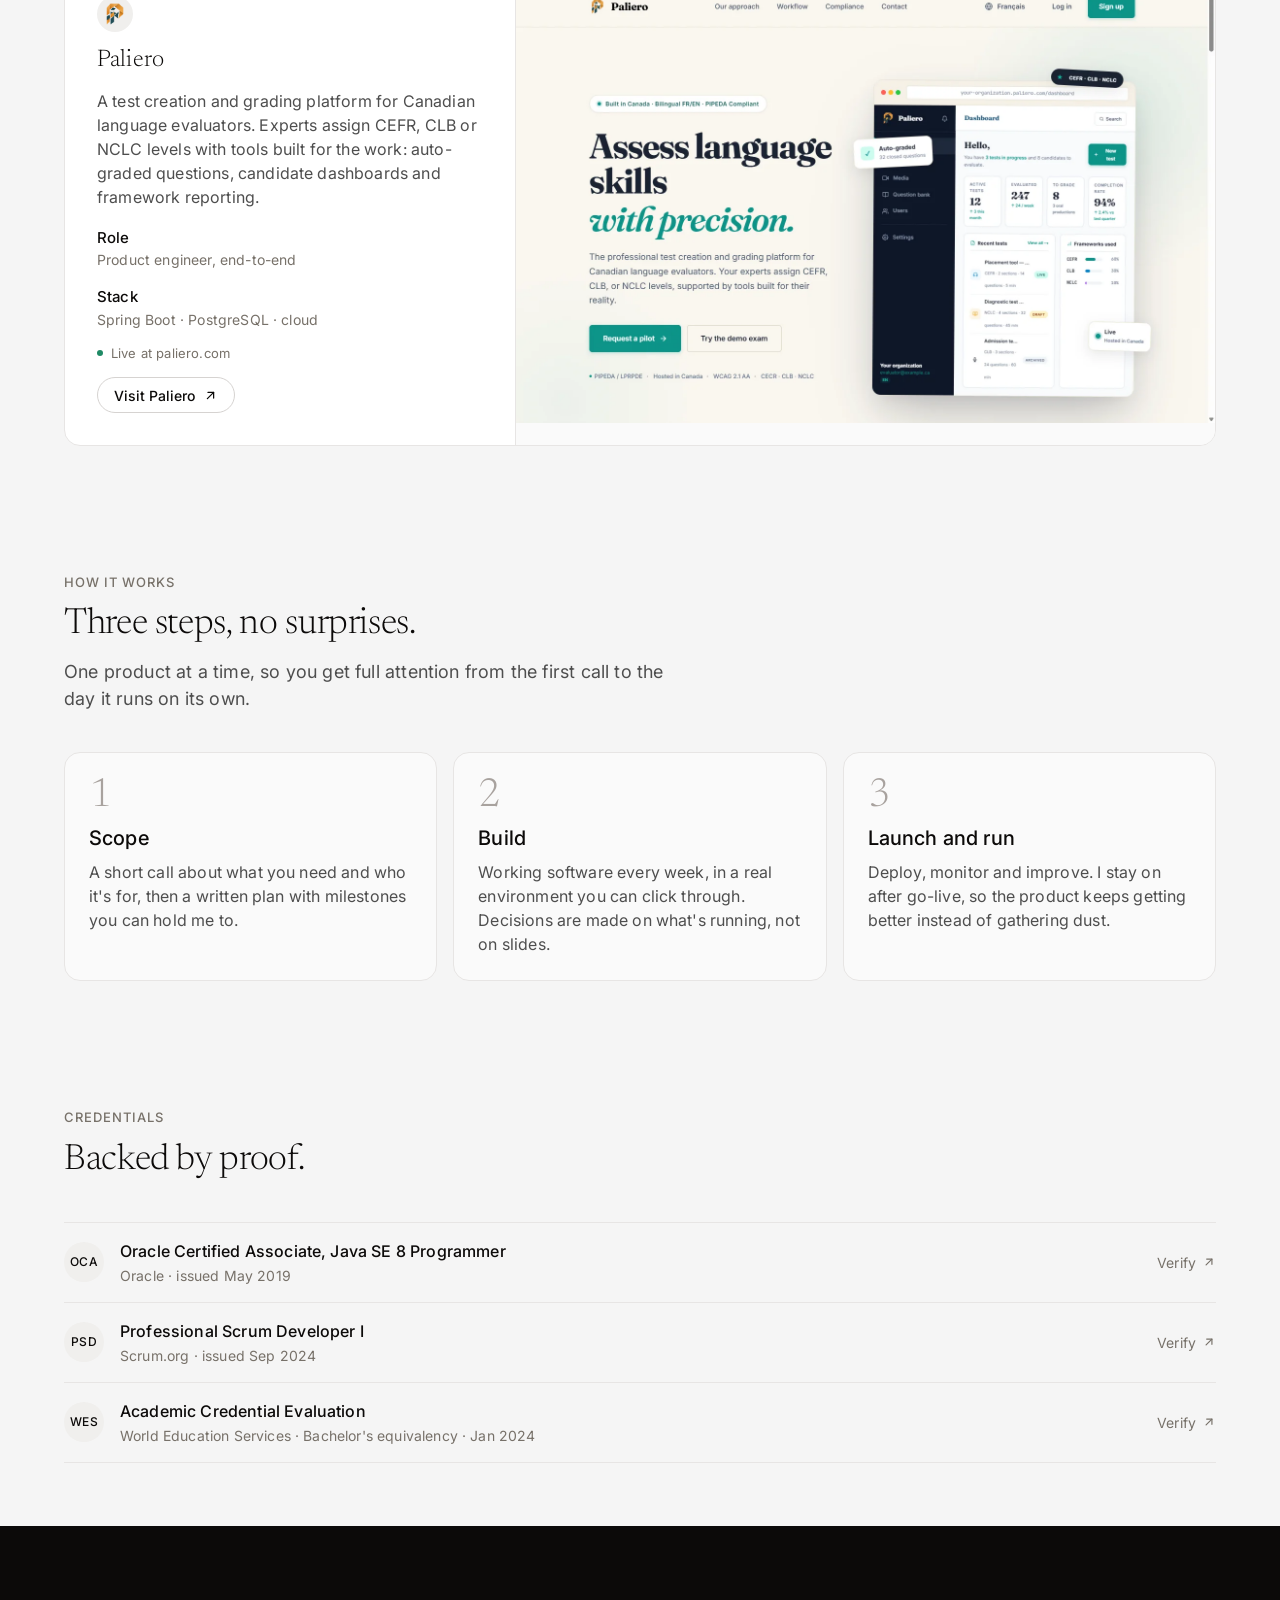
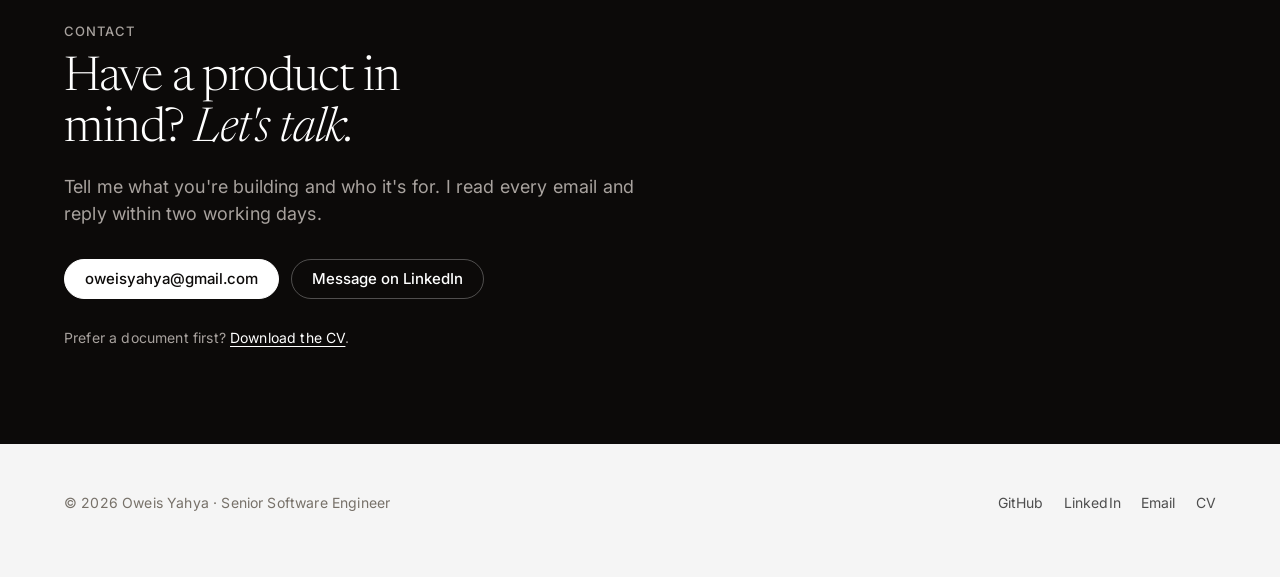
==== commit 0e70b18c: "Preview build: brand logos in the orbit" ====
--- a/index.html
+++ b/index.html
@@ -298,6 +298,7 @@
   </div>
 </footer>
 
+<script src="assets/js/stack-icons.js"></script>
 <script>
 (function(){
   // Mobile drawer
@@ -326,24 +327,34 @@
   // Stack in orbit: three rings of pill chips beside the hero
   var orbit = document.getElementById('orbit');
   var host = document.getElementById('orbit-host');
+  var icons = window.STACK_ICONS || {};
   var rings = [
-    { radius: 90,  dur: 36, reverse: false, tools: ['Spring', 'Angular', 'Next.js', 'Postgres'] },
-    { radius: 150, dur: 54, reverse: true,  tools: ['AWS', 'Docker', 'DigitalOcean', 'Maven', 'Jenkins', 'Java'] },
-    { radius: 210, dur: 78, reverse: false, tools: ['Kafka', 'Redis', 'React', 'Git', 'GitHub', 'GitLab', 'SonarQube', 'AEM'] }
+    { radius: 90,  dur: 36, reverse: false, tools: [
+      ['springboot', '#6DB33F'], ['angular', '#DD0031'], ['nextdotjs'], ['postgresql', '#4169E1'] ] },
+    { radius: 150, dur: 54, reverse: true,  tools: [
+      ['amazonwebservices', '#FF9900'], ['docker', '#2496ED'], ['digitalocean', '#0080FF'], ['apachemaven', '#C71A36'], ['jenkins', '#D24939'], ['java', '#F89820'] ] },
+    { radius: 210, dur: 78, reverse: false, tools: [
+      ['apachekafka'], ['redis', '#FF4438'], ['react', '#61DAFB'], ['git', '#F05032'], ['github'], ['gitlab', '#FC6D26'], ['sonarqube', '#4E9BCD'], ['aem', '#FF7618'] ] }
   ];
   if(orbit && host){
     rings.forEach(function(r){
       var ring = document.createElement('div');
       ring.className = 'ring' + (r.reverse ? ' ring--rev' : '');
       ring.style.setProperty('--dur', r.dur + 's');
-      r.tools.forEach(function(name, i){
+      r.tools.forEach(function(t, i){
         var moon = document.createElement('div');
         moon.className = 'moon';
         moon.dataset.angle = (360 / r.tools.length) * i;
         moon.dataset.radius = r.radius;
         var chip = document.createElement('span');
         chip.className = 'moon__chip';
-        chip.textContent = name;
+        if(t[1]) chip.style.color = t[1];
+        var svg = document.createElementNS('http://www.w3.org/2000/svg', 'svg');
+        svg.setAttribute('viewBox', '0 0 24 24');
+        svg.setAttribute('fill', 'currentColor');
+        svg.setAttribute('aria-hidden', 'true');
+        svg.innerHTML = icons[t[0]] || '';
+        chip.appendChild(svg);
         moon.appendChild(chip);
         ring.appendChild(moon);
       });
--- a/assets/css/style.css
+++ b/assets/css/style.css
@@ -155,18 +155,20 @@
 .moon{position:absolute;top:50%;left:50%;width:0;height:0}
 .moon__chip{
   position:absolute;left:0;top:0;transform:translate(-50%,-50%);
+  width:44px;height:44px;display:flex;align-items:center;justify-content:center;
   background:var(--card);color:var(--ink);border:1px solid var(--hair);
-  border-radius:var(--pill-r);padding:3px 10px;font-size:12px;font-weight:500;letter-spacing:.02em;
-  white-space:nowrap;box-shadow:var(--drop);
+  border-radius:var(--pill-r);box-shadow:var(--drop);
   animation:orbit-counter var(--dur) linear infinite;
 }
+.moon__chip svg{width:22px;height:22px}
 .ring--rev .moon__chip{animation-name:orbit-counter-rev}
 @keyframes orbit-counter{from{transform:translate(-50%,-50%) rotate(0)}to{transform:translate(-50%,-50%) rotate(-360deg)}}
 @keyframes orbit-counter-rev{from{transform:translate(-50%,-50%) rotate(0)}to{transform:translate(-50%,-50%) rotate(360deg)}}
 .orbit.is-paused .ring,.orbit.is-paused .moon__chip{animation-play-state:paused}
 .orbit__caption{margin-top:4px;text-align:center;font-size:13px;color:var(--mute)}
 @media (max-width:640px){
-  .moon__chip{font-size:10px;padding:2px 7px}
+  .moon__chip{width:34px;height:34px}
+  .moon__chip svg{width:17px;height:17px}
   .orbit__sun{width:48px;height:48px}
   .orbit__sun svg{width:28px;height:28px}
 }
